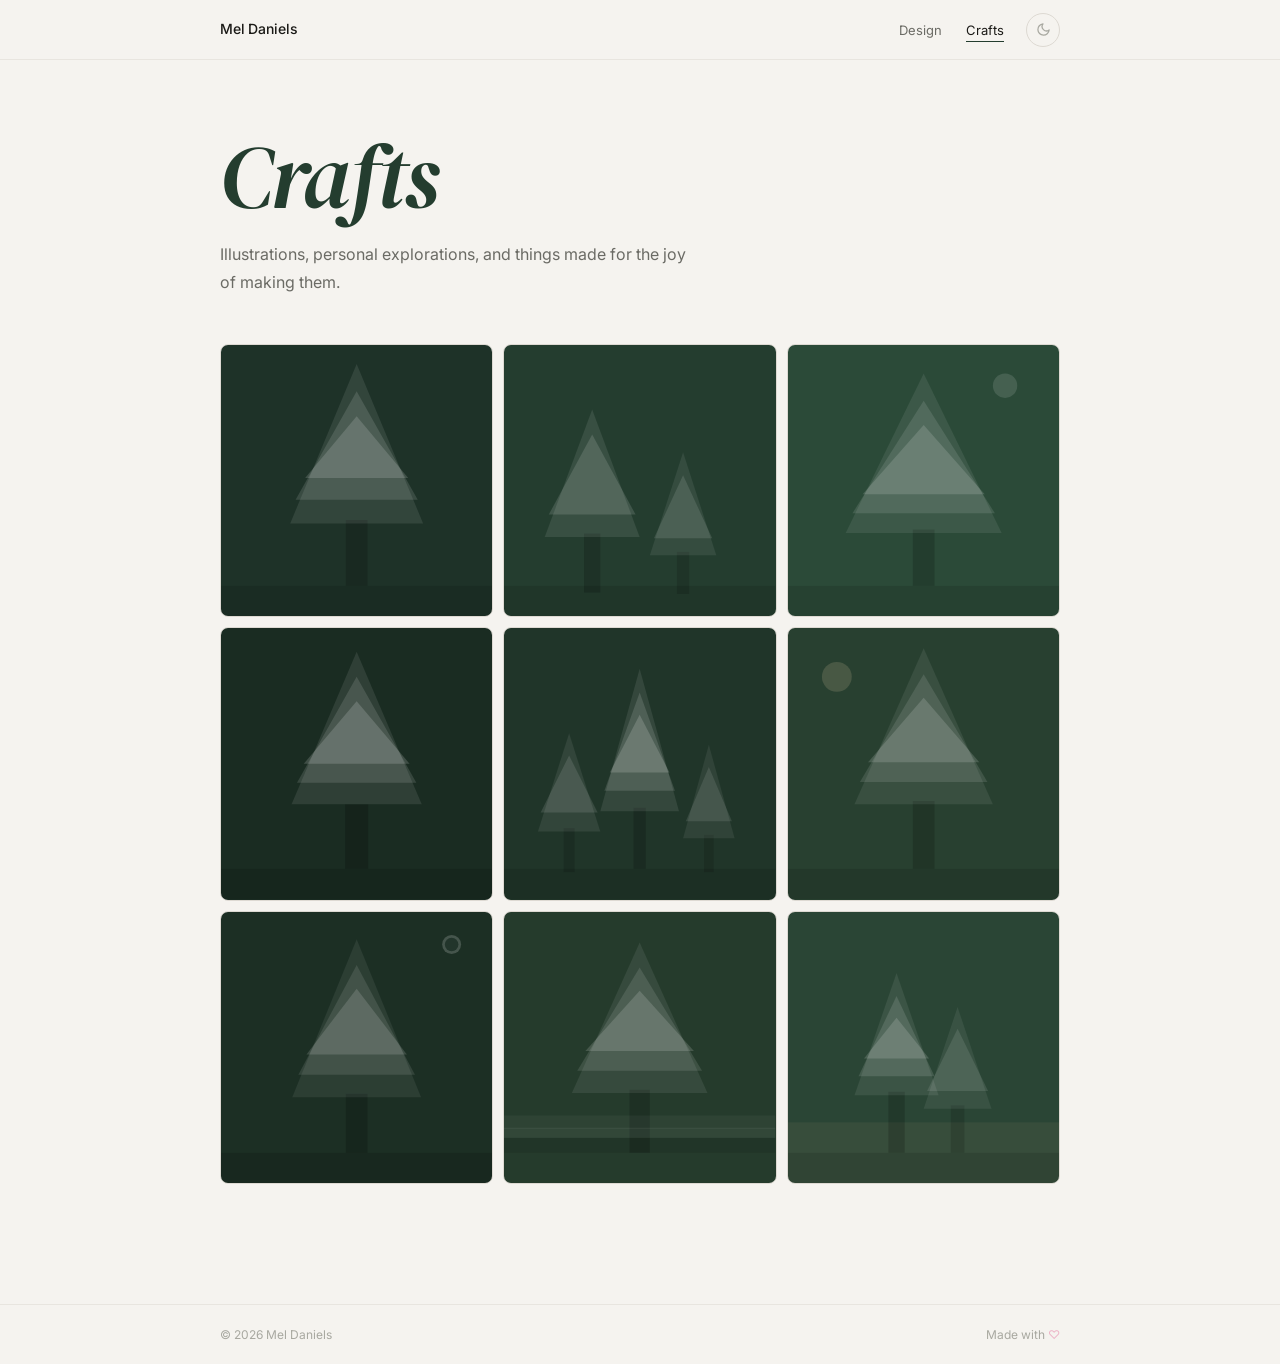
==== crafts.html @ a455d446 "Initial commit" ====
<!DOCTYPE html>
<html lang="en" data-theme="light">
<head>
  <meta charset="UTF-8">
  <meta name="viewport" content="width=device-width, initial-scale=1.0">
  <title>Crafts — Mel Daniels</title>
  <meta name="description" content="Illustrations, personal work, and creative explorations by Mel Daniels.">
  <link rel="preconnect" href="https://fonts.googleapis.com">
  <link rel="preconnect" href="https://fonts.gstatic.com" crossorigin>
  <link href="https://fonts.googleapis.com/css2?family=Inter:ital,opsz,wght@0,14..32,300;0,14..32,400;0,14..32,500;1,14..32,300&family=DM+Serif+Display:ital@0;1&display=swap" rel="stylesheet">
  <link rel="stylesheet" href="css/style.css">
  <script>
    (function() {
      const t = localStorage.getItem('ms-theme') ||
        (window.matchMedia('(prefers-color-scheme: dark)').matches ? 'dark' : 'light');
      document.documentElement.setAttribute('data-theme', t);
    })();
  </script>
</head>
<body>

  <!-- ─── NAV ─── -->
  <nav class="nav">
    <div class="nav__inner">
      <a href="index.html" class="nav__logo">Mel Daniels</a>
      <div class="nav__right">
        <ul class="nav__links">
          <li><a href="index.html"  class="nav__link">Design</a></li>
          <li><a href="crafts.html" class="nav__link active">Crafts</a></li>
        </ul>
        <button class="theme-toggle" aria-label="Toggle light/dark mode">
          <svg class="icon-moon" xmlns="http://www.w3.org/2000/svg" viewBox="0 0 24 24" fill="none"
               stroke="currentColor" stroke-width="2" stroke-linecap="round" stroke-linejoin="round">
            <path d="M21 12.79A9 9 0 1 1 11.21 3 7 7 0 0 0 21 12.79z"/>
          </svg>
          <svg class="icon-sun" xmlns="http://www.w3.org/2000/svg" viewBox="0 0 24 24" fill="none"
               stroke="currentColor" stroke-width="2" stroke-linecap="round" stroke-linejoin="round">
            <circle cx="12" cy="12" r="5"/>
            <line x1="12" y1="1"  x2="12" y2="3"/>
            <line x1="12" y1="21" x2="12" y2="23"/>
            <line x1="4.22" y1="4.22"   x2="5.64"  y2="5.64"/>
            <line x1="18.36" y1="18.36" x2="19.78" y2="19.78"/>
            <line x1="1"  y1="12" x2="3"  y2="12"/>
            <line x1="21" y1="12" x2="23" y2="12"/>
            <line x1="4.22"  y1="19.78" x2="5.64"  y2="18.36"/>
            <line x1="18.36" y1="5.64"  x2="19.78" y2="4.22"/>
          </svg>
        </button>
      </div>
    </div>
  </nav>

  <div class="page-wrapper">
    <main class="main">
      <div class="container">

        <h1 class="hero__name reveal" style="margin-bottom: 20px;">
          <em>Crafts</em>
        </h1>
        <p class="crafts-intro reveal reveal-d1">
          Illustrations, personal explorations, and things made for the joy of making them.
        </p>

        <!-- ─── GRID ─── -->
        <div class="crafts-grid reveal reveal-d2">

          <div class="craft-item" data-title="Forest Study I" data-description="Placeholder — add your illustration or image here.">
            <div class="craft-bg craft-bg--1">
              <svg viewBox="0 0 400 400" xmlns="http://www.w3.org/2000/svg" aria-hidden="true">
                <rect x="184" y="258" width="32" height="97" fill="rgba(0,0,0,0.18)"/>
                <polygon points="200,28 298,263 102,263" fill="rgba(255,255,255,0.09)"/>
                <polygon points="200,68 290,228 110,228" fill="rgba(255,255,255,0.12)"/>
                <polygon points="200,105 276,196 124,196" fill="rgba(255,255,255,0.15)"/>
                <rect x="0" y="355" width="400" height="45" fill="rgba(0,0,0,0.12)"/>
              </svg>
            </div>
            <div class="craft-item__overlay"><span class="craft-item__label">Forest Study I</span></div>
          </div>

          <div class="craft-item" data-title="Dusk Pines" data-description="Placeholder — add your illustration or image here.">
            <div class="craft-bg craft-bg--2">
              <svg viewBox="0 0 400 400" xmlns="http://www.w3.org/2000/svg" aria-hidden="true">
                <!-- Two trees -->
                <rect x="118" y="278" width="24" height="87" fill="rgba(0,0,0,0.18)"/>
                <polygon points="130,95 200,283 60,283" fill="rgba(255,255,255,0.09)"/>
                <polygon points="130,132 194,250 66,250" fill="rgba(255,255,255,0.13)"/>
                <rect x="255" y="305" width="18" height="62" fill="rgba(0,0,0,0.15)"/>
                <polygon points="264,158 313,310 215,310" fill="rgba(255,255,255,0.08)"/>
                <polygon points="264,192 307,285 221,285" fill="rgba(255,255,255,0.11)"/>
                <rect x="0" y="355" width="400" height="45" fill="rgba(0,0,0,0.12)"/>
              </svg>
            </div>
            <div class="craft-item__overlay"><span class="craft-item__label">Dusk Pines</span></div>
          </div>

          <div class="craft-item" data-title="Still Evening" data-description="Placeholder — add your illustration or image here.">
            <div class="craft-bg craft-bg--3">
              <svg viewBox="0 0 400 400" xmlns="http://www.w3.org/2000/svg" aria-hidden="true">
                <rect x="184" y="272" width="32" height="83" fill="rgba(0,0,0,0.18)"/>
                <polygon points="200,42 315,277 85,277" fill="rgba(255,255,255,0.08)"/>
                <polygon points="200,82 305,248 95,248" fill="rgba(255,255,255,0.11)"/>
                <polygon points="200,118 290,220 110,220" fill="rgba(255,255,255,0.14)"/>
                <circle cx="320" cy="60" r="18" fill="rgba(255,255,255,0.12)"/>
                <rect x="0" y="355" width="400" height="45" fill="rgba(0,0,0,0.12)"/>
              </svg>
            </div>
            <div class="craft-item__overlay"><span class="craft-item__label">Still Evening</span></div>
          </div>

          <div class="craft-item" data-title="Mountain Light" data-description="Placeholder — add your illustration or image here.">
            <div class="craft-bg craft-bg--4">
              <svg viewBox="0 0 400 400" xmlns="http://www.w3.org/2000/svg" aria-hidden="true">
                <polygon points="200,35 296,260 104,260" fill="rgba(255,255,255,0.09)"/>
                <polygon points="200,72 288,228 112,228" fill="rgba(255,255,255,0.12)"/>
                <polygon points="200,108 278,200 122,200" fill="rgba(255,255,255,0.16)"/>
                <rect x="183" y="260" width="34" height="95" fill="rgba(0,0,0,0.2)"/>
                <rect x="0" y="355" width="400" height="45" fill="rgba(0,0,0,0.14)"/>
              </svg>
            </div>
            <div class="craft-item__overlay"><span class="craft-item__label">Mountain Light</span></div>
          </div>

          <div class="craft-item" data-title="Three Pines" data-description="Placeholder — add your illustration or image here.">
            <div class="craft-bg craft-bg--5">
              <svg viewBox="0 0 400 400" xmlns="http://www.w3.org/2000/svg" aria-hidden="true">
                <!-- Three trees -->
                <rect x="88" y="295" width="16" height="65" fill="rgba(0,0,0,0.15)"/>
                <polygon points="96,155 142,300 50,300" fill="rgba(255,255,255,0.08)"/>
                <polygon points="96,188 138,272 54,272" fill="rgba(255,255,255,0.11)"/>
                <rect x="191" y="265" width="18" height="90" fill="rgba(0,0,0,0.18)"/>
                <polygon points="200,60 258,270 142,270" fill="rgba(255,255,255,0.09)"/>
                <polygon points="200,95 252,240 148,240" fill="rgba(255,255,255,0.13)"/>
                <polygon points="200,128 244,213 156,213" fill="rgba(255,255,255,0.16)"/>
                <rect x="295" y="305" width="14" height="55" fill="rgba(0,0,0,0.14)"/>
                <polygon points="302,172 340,310 264,310" fill="rgba(255,255,255,0.07)"/>
                <polygon points="302,205 336,285 268,285" fill="rgba(255,255,255,0.10)"/>
                <rect x="0" y="355" width="400" height="45" fill="rgba(0,0,0,0.12)"/>
              </svg>
            </div>
            <div class="craft-item__overlay"><span class="craft-item__label">Three Pines</span></div>
          </div>

          <div class="craft-item" data-title="Solstice" data-description="Placeholder — add your illustration or image here.">
            <div class="craft-bg craft-bg--6">
              <svg viewBox="0 0 400 400" xmlns="http://www.w3.org/2000/svg" aria-hidden="true">
                <rect x="184" y="255" width="32" height="100" fill="rgba(0,0,0,0.18)"/>
                <polygon points="200,30 302,260 98,260" fill="rgba(255,255,255,0.08)"/>
                <polygon points="200,68 294,227 106,227" fill="rgba(255,255,255,0.11)"/>
                <polygon points="200,103 282,198 118,198" fill="rgba(255,255,255,0.15)"/>
                <circle cx="72" cy="72" r="22" fill="rgba(255,220,180,0.15)"/>
                <rect x="0" y="355" width="400" height="45" fill="rgba(0,0,0,0.12)"/>
              </svg>
            </div>
            <div class="craft-item__overlay"><span class="craft-item__label">Solstice</span></div>
          </div>

          <div class="craft-item" data-title="Night Forest" data-description="Placeholder — add your illustration or image here.">
            <div class="craft-bg craft-bg--7">
              <svg viewBox="0 0 400 400" xmlns="http://www.w3.org/2000/svg" aria-hidden="true">
                <rect x="184" y="268" width="32" height="87" fill="rgba(0,0,0,0.2)"/>
                <polygon points="200,40 295,273 105,273" fill="rgba(255,255,255,0.07)"/>
                <polygon points="200,78 286,240 114,240" fill="rgba(255,255,255,0.10)"/>
                <polygon points="200,113 274,210 126,210" fill="rgba(255,255,255,0.14)"/>
                <circle cx="340" cy="48" r="14" fill="rgba(255,255,255,0.18)"/>
                <circle cx="340" cy="48" r="10" fill="rgba(30,50,40,0.9)"/>
                <rect x="0" y="355" width="400" height="45" fill="rgba(0,0,0,0.15)"/>
              </svg>
            </div>
            <div class="craft-item__overlay"><span class="craft-item__label">Night Forest</span></div>
          </div>

          <div class="craft-item" data-title="Valley Fog" data-description="Placeholder — add your illustration or image here.">
            <div class="craft-bg craft-bg--8">
              <svg viewBox="0 0 400 400" xmlns="http://www.w3.org/2000/svg" aria-hidden="true">
                <rect x="185" y="262" width="30" height="93" fill="rgba(0,0,0,0.18)"/>
                <polygon points="200,45 300,267 100,267" fill="rgba(255,255,255,0.08)"/>
                <polygon points="200,82 292,234 108,234" fill="rgba(255,255,255,0.11)"/>
                <polygon points="200,116 280,205 120,205" fill="rgba(255,255,255,0.15)"/>
                <!-- Fog layers -->
                <rect x="0" y="300" width="400" height="20" fill="rgba(255,255,255,0.04)"/>
                <rect x="0" y="318" width="400" height="15" fill="rgba(255,255,255,0.06)"/>
                <rect x="0" y="333" width="400" height="22" fill="rgba(0,0,0,0.10)"/>
              </svg>
            </div>
            <div class="craft-item__overlay"><span class="craft-item__label">Valley Fog</span></div>
          </div>

          <div class="craft-item" data-title="First Light" data-description="Placeholder — add your illustration or image here.">
            <div class="craft-bg craft-bg--9">
              <svg viewBox="0 0 400 400" xmlns="http://www.w3.org/2000/svg" aria-hidden="true">
                <!-- Two trees + horizon glow -->
                <rect x="0" y="310" width="400" height="90" fill="rgba(255,200,150,0.06)"/>
                <rect x="148" y="265" width="24" height="90" fill="rgba(0,0,0,0.18)"/>
                <polygon points="160,90 222,270 98,270" fill="rgba(255,255,255,0.08)"/>
                <polygon points="160,124 216,242 104,242" fill="rgba(255,255,255,0.12)"/>
                <polygon points="160,156 208,216 112,216" fill="rgba(255,255,255,0.15)"/>
                <rect x="240" y="285" width="20" height="70" fill="rgba(0,0,0,0.15)"/>
                <polygon points="250,140 300,290 200,290" fill="rgba(255,255,255,0.07)"/>
                <polygon points="250,172 295,264 205,264" fill="rgba(255,255,255,0.10)"/>
                <rect x="0" y="355" width="400" height="45" fill="rgba(0,0,0,0.12)"/>
              </svg>
            </div>
            <div class="craft-item__overlay"><span class="craft-item__label">First Light</span></div>
          </div>

        </div>
      </div>
    </main>

    <footer class="footer">
      <div class="footer__inner">
        <span class="footer__copy">© 2026 Mel Daniels</span>
        <span class="footer__copy">Made with <span class="footer__pink">♡</span></span>
      </div>
    </footer>
  </div>

  <!-- ─── LIGHTBOX ─── -->
  <div class="lightbox" id="lightbox" role="dialog" aria-modal="true" aria-label="Image viewer">
    <button class="lightbox__close" aria-label="Close">×</button>
    <div class="lightbox__inner">
      <div class="lightbox__preview" id="lightboxPreview"></div>
      <p class="lightbox__title" id="lightboxTitle"></p>
      <p class="lightbox__desc"  id="lightboxDesc"></p>
    </div>
  </div>

  <script src="js/main.js"></script>
</body>
</html>
---- css/style.css ----
/* =====================================================
   MEL DANIELS PORTFOLIO — STYLESHEET
   ===================================================== */

@import url('https://fonts.googleapis.com/css2?family=Inter:ital,opsz,wght@0,14..32,300;0,14..32,400;0,14..32,500;1,14..32,300&family=DM+Serif+Display:ital@0;1&display=swap');

/* ---------------------------------------------------
   CUSTOM PROPERTIES
   --------------------------------------------------- */
:root {
  /* Colors — Light */
  --bg:            #F5F3EF;
  --bg-secondary:  #EDEAE5;
  --bg-card:       #E8E5E0;
  --text:          #1A1916;
  --text-secondary:#6B6B65;
  --text-muted:    #A8A8A0;
  --border:        #DDD9D2;
  --border-subtle: #E8E5DF;

  /* Accent — Pine Green */
  --pine:          #243D2F;
  --pine-mid:      #2B4A38;
  --pine-light:    #3D6B50;

  /* Accent — Cherry Flower Pink */
  --pink:          #EDB4C7;
  --pink-dark:     #D895B0;

  /* Typography */
  --font-sans:     'Inter', -apple-system, BlinkMacSystemFont, sans-serif;
  --font-serif:    'DM Serif Display', Georgia, serif;

  /* Layout */
  --nav-h:         60px;
  --max-w:         840px;
  --pad:           32px;

  /* Motion */
  --ease:          cubic-bezier(0.4, 0, 0.2, 1);
  --fast:          180ms;
  --mid:           280ms;
  --slow:          420ms;
}

[data-theme="dark"] {
  --bg:            #131311;
  --bg-secondary:  #1C1C1A;
  --bg-card:       #242422;
  --text:          #E6E3DC;
  --text-secondary:#888880;
  --text-muted:    #52524C;
  --border:        #2C2C2A;
  --border-subtle: #222220;
  --pine:          #4A7A5E;
  --pine-mid:      #5A9070;
  --pine-light:    #6BA882;
  --pink:          #C88AA3;
  --pink-dark:     #B0708A;
}

/* ---------------------------------------------------
   RESET & BASE
   --------------------------------------------------- */
*, *::before, *::after {
  box-sizing: border-box;
  margin: 0;
  padding: 0;
}

html {
  scroll-behavior: smooth;
  -webkit-font-smoothing: antialiased;
  -moz-osx-font-smoothing: grayscale;
}

body {
  font-family: var(--font-sans);
  font-size: 15px;
  line-height: 1.6;
  color: var(--text);
  background: var(--bg);
  transition:
    background var(--slow) var(--ease),
    color var(--slow) var(--ease);
}

a {
  color: inherit;
  text-decoration: none;
}

img, video {
  display: block;
  max-width: 100%;
}

button {
  font-family: inherit;
}

/* ---------------------------------------------------
   PAGE REVEAL & SCROLL ANIMATIONS
   --------------------------------------------------- */
@keyframes pageFadeIn {
  from { opacity: 0; transform: translateY(12px); }
  to   { opacity: 1; transform: translateY(0); }
}

.page-wrapper {
  animation: pageFadeIn 0.5s var(--ease) both;
}

.reveal {
  opacity: 0;
  transform: translateY(22px);
  transition:
    opacity 0.65s var(--ease),
    transform 0.65s var(--ease);
}
.reveal.visible {
  opacity: 1;
  transform: translateY(0);
}
.reveal-d1 { transition-delay: 0.08s; }
.reveal-d2 { transition-delay: 0.16s; }
.reveal-d3 { transition-delay: 0.24s; }
.reveal-d4 { transition-delay: 0.32s; }
.reveal-d5 { transition-delay: 0.40s; }

/* ---------------------------------------------------
   NAVIGATION
   --------------------------------------------------- */
.nav {
  position: fixed;
  inset: 0 0 auto 0;
  z-index: 100;
  height: var(--nav-h);
  display: flex;
  align-items: center;
  padding: 0 var(--pad);
  background: var(--bg);
  border-bottom: 1px solid var(--border-subtle);
  transition:
    background var(--slow) var(--ease),
    border-color var(--slow) var(--ease);
}

.nav__inner {
  width: 100%;
  max-width: var(--max-w);
  margin: 0 auto;
  display: flex;
  align-items: center;
  justify-content: space-between;
}

/* Logo */
.nav__logo {
  font-size: 14px;
  font-weight: 500;
  letter-spacing: -0.01em;
  color: var(--text);
  position: relative;
  display: inline-block;
  transition: color var(--fast) var(--ease);
}
.nav__logo::after {
  content: '';
  position: absolute;
  bottom: -1px;
  left: 0;
  width: 0;
  height: 1px;
  background: var(--pine);
  transition: width var(--mid) var(--ease);
}
.nav__logo:hover::after { width: 100%; }
.nav__logo:hover { color: var(--pine); }

/* Links */
.nav__right {
  display: flex;
  align-items: center;
  gap: 6px;
}

.nav__links {
  display: flex;
  align-items: center;
  gap: 4px;
  list-style: none;
}

.nav__link {
  font-size: 13px;
  font-weight: 400;
  color: var(--text-secondary);
  padding: 6px 10px;
  border-radius: 6px;
  transition:
    color var(--fast) var(--ease),
    background var(--fast) var(--ease);
  position: relative;
}
.nav__link::after {
  content: '';
  position: absolute;
  bottom: 2px;
  left: 10px;
  right: 10px;
  height: 1px;
  background: var(--pine);
  transform: scaleX(0);
  transform-origin: left;
  transition: transform var(--mid) var(--ease);
}
.nav__link:hover {
  color: var(--text);
}
.nav__link:hover::after,
.nav__link.active::after {
  transform: scaleX(1);
}
.nav__link.active {
  color: var(--text);
}

/* Theme toggle */
.theme-toggle {
  width: 34px;
  height: 34px;
  border-radius: 50%;
  border: 1px solid var(--border);
  background: transparent;
  cursor: pointer;
  display: flex;
  align-items: center;
  justify-content: center;
  color: var(--text-muted);
  margin-left: 6px;
  transition:
    background var(--fast) var(--ease),
    color var(--fast) var(--ease),
    border-color var(--fast) var(--ease),
    transform var(--mid) var(--ease);
}
.theme-toggle:hover {
  background: var(--bg-secondary);
  color: var(--text);
  border-color: var(--border);
  transform: rotate(12deg);
}
.theme-toggle svg {
  width: 15px;
  height: 15px;
}
.icon-sun  { display: none; }
.icon-moon { display: block; }
[data-theme="dark"] .icon-sun  { display: block; }
[data-theme="dark"] .icon-moon { display: none; }

/* ---------------------------------------------------
   LAYOUT
   --------------------------------------------------- */
.main {
  padding-top: calc(var(--nav-h) + 72px);
  padding-bottom: 120px;
  padding-left: var(--pad);
  padding-right: var(--pad);
}

.container {
  max-width: var(--max-w);
  margin: 0 auto;
}

/* ---------------------------------------------------
   HERO — HOME
   --------------------------------------------------- */
.hero {
  margin-bottom: 100px;
}

.hero__eyebrow {
  font-size: 11px;
  font-weight: 500;
  letter-spacing: 0.1em;
  text-transform: uppercase;
  color: var(--text-muted);
  margin-bottom: 24px;
  display: flex;
  align-items: center;
  gap: 10px;
}
.hero__eyebrow::before {
  content: '';
  display: inline-block;
  width: 24px;
  height: 1px;
  background: var(--pink);
  flex-shrink: 0;
}

.hero__name {
  font-family: var(--font-serif);
  font-size: clamp(52px, 8vw, 88px);
  font-weight: 400;
  line-height: 1.0;
  letter-spacing: -0.02em;
  color: var(--text);
  margin-bottom: 28px;
}
.hero__name em {
  font-style: italic;
  color: var(--pine);
}

.hero__bio {
  font-size: 16px;
  line-height: 1.75;
  color: var(--text-secondary);
  max-width: 460px;
  margin-bottom: 32px;
}

.hero__status {
  display: inline-flex;
  align-items: center;
  gap: 8px;
  font-size: 12px;
  color: var(--text-muted);
  padding: 6px 14px 6px 10px;
  border: 1px solid var(--border);
  border-radius: 20px;
  text-decoration: none;
  transition:
    border-color var(--fast) var(--ease),
    color var(--fast) var(--ease),
    background var(--fast) var(--ease);
}
.hero__status:hover {
  border-color: var(--pine);
  color: var(--pine);
  background: rgba(36, 61, 47, 0.04);
}
[data-theme="dark"] .hero__status:hover {
  background: rgba(74, 122, 94, 0.08);
}

.status-dot {
  width: 6px;
  height: 6px;
  border-radius: 50%;
  background: var(--pink);
  flex-shrink: 0;
  animation: blink 2.4s ease-in-out infinite;
}
@keyframes blink {
  0%, 100% { opacity: 1; }
  50%       { opacity: 0.35; }
}

/* ---------------------------------------------------
   SECTION HEADER
   --------------------------------------------------- */
.section-header {
  display: flex;
  align-items: center;
  justify-content: space-between;
  margin-bottom: 4px;
  padding-bottom: 14px;
  border-bottom: 1px solid var(--border);
}

.section-label {
  font-size: 11px;
  font-weight: 500;
  letter-spacing: 0.1em;
  text-transform: uppercase;
  color: var(--text-muted);
}

.section-aux {
  font-size: 12px;
  color: var(--text-muted);
}

/* ---------------------------------------------------
   WORK LIST
   --------------------------------------------------- */
.work-section {
  margin-bottom: 96px;
}

.work-item {
  display: grid;
  grid-template-columns: 52px 1fr auto;
  align-items: center;
  gap: 16px;
  padding: 22px 14px;
  margin: 0 -14px;
  border-radius: 8px;
  border-bottom: 1px solid var(--border-subtle);
  text-decoration: none;
  color: inherit;
  transition:
    background var(--fast) var(--ease);
  position: relative;
}
.work-item::before {
  content: '';
  position: absolute;
  left: 0;
  top: 12px;
  bottom: 12px;
  width: 2px;
  border-radius: 2px;
  background: var(--pink);
  transform: scaleY(0);
  transform-origin: center;
  transition: transform var(--mid) var(--ease);
}
.work-item:hover {
  background: var(--bg-secondary);
}
.work-item:hover::before {
  transform: scaleY(1);
}

.work-item__left {
  display: flex;
  flex-direction: column;
  gap: 7px;
}

.work-item__company {
  font-size: 16px;
  font-weight: 400;
  color: var(--text);
  transition: color var(--fast) var(--ease);
  display: inline-flex;
  align-items: center;
  gap: 7px;
}
.work-item:hover .work-item__company {
  color: var(--pine);
}
.work-item__lock {
  color: var(--text-muted);
  flex-shrink: 0;
  position: relative;
  top: 1px;
  transition: color var(--fast) var(--ease);
}
.work-item:hover .work-item__lock {
  color: var(--pine);
}

.work-item__meta {
  display: flex;
  align-items: center;
  gap: 10px;
  flex-wrap: wrap;
}

.work-item__date {
  font-size: 12px;
  color: var(--text-muted);
  font-variant-numeric: tabular-nums;
}

.work-item__tag {
  font-size: 11px;
  padding: 2px 9px;
  border-radius: 10px;
  background: var(--bg-secondary);
  color: var(--text-secondary);
  border: 1px solid var(--border);
  transition:
    background var(--fast) var(--ease),
    color var(--fast) var(--ease),
    border-color var(--fast) var(--ease);
}
.work-item:hover .work-item__tag {
  background: var(--pine);
  color: white;
  border-color: var(--pine);
}

.work-item__right {
  display: flex;
  align-items: center;
  gap: 10px;
  color: var(--text-muted);
  font-size: 13px;
  white-space: nowrap;
}

.work-item__arrow {
  opacity: 0;
  transform: translateX(-6px);
  transition:
    opacity var(--mid) var(--ease),
    transform var(--mid) var(--ease);
  color: var(--pine);
}
.work-item:hover .work-item__arrow {
  opacity: 1;
  transform: translateX(0);
}

/* ---------------------------------------------------
   ABOUT SECTION — HOME
   --------------------------------------------------- */
.about-section {
  margin-bottom: 96px;
}

.about-grid {
  display: grid;
  grid-template-columns: 1fr 1fr;
  gap: 48px;
  padding-top: 32px;
}

.about-text {
  font-size: 15px;
  line-height: 1.8;
  color: var(--text-secondary);
}
.about-text p + p { margin-top: 18px; }

.about-details {}

.detail-row {
  display: flex;
  justify-content: space-between;
  align-items: baseline;
  padding: 11px 0;
  border-bottom: 1px solid var(--border-subtle);
  font-size: 13px;
}
.detail-row:first-child { padding-top: 0; }

.detail-label { color: var(--text-muted); }
.detail-value {
  color: var(--text);
  text-align: right;
}

/* ---------------------------------------------------
   CONTACT SECTION
   --------------------------------------------------- */
.contact-section {
  margin-bottom: 40px;
}

.contact-links {
  display: flex;
  flex-wrap: wrap;
  gap: 10px;
  padding-top: 28px;
}

.contact-link {
  display: inline-flex;
  align-items: center;
  gap: 6px;
  font-size: 13px;
  color: var(--text-secondary);
  padding: 8px 18px;
  border: 1px solid var(--border);
  border-radius: 24px;
  text-decoration: none;
  transition:
    color var(--fast) var(--ease),
    border-color var(--fast) var(--ease),
    background var(--fast) var(--ease);
}
.contact-link:hover {
  color: var(--pine);
  border-color: var(--pine);
  background: rgba(36, 61, 47, 0.04);
}
[data-theme="dark"] .contact-link:hover {
  background: rgba(74, 122, 94, 0.08);
}
.contact-link svg { flex-shrink: 0; }

/* ---------------------------------------------------
   FOOTER
   --------------------------------------------------- */
.footer {
  padding: 20px var(--pad);
  border-top: 1px solid var(--border-subtle);
  transition: border-color var(--slow) var(--ease);
}

.footer__inner {
  max-width: var(--max-w);
  margin: 0 auto;
  display: flex;
  align-items: center;
  justify-content: space-between;
}

.footer__copy {
  font-size: 12px;
  color: var(--text-muted);
}
.footer__pink { color: var(--pink); }

/* ---------------------------------------------------
   RESUME PAGE
   --------------------------------------------------- */
.page-title-row {
  display: flex;
  align-items: center;
  justify-content: space-between;
  margin-bottom: 40px;
}

.page-title {
  font-family: var(--font-serif);
  font-size: clamp(32px, 5vw, 48px);
  font-weight: 400;
  color: var(--text);
  line-height: 1.1;
}

.btn {
  display: inline-flex;
  align-items: center;
  gap: 7px;
  font-size: 13px;
  font-weight: 500;
  padding: 9px 20px;
  border-radius: 24px;
  border: 1px solid var(--border);
  background: transparent;
  color: var(--text);
  cursor: pointer;
  text-decoration: none;
  transition:
    color var(--fast) var(--ease),
    border-color var(--fast) var(--ease),
    background var(--fast) var(--ease);
  white-space: nowrap;
}
.btn:hover {
  background: var(--pine);
  color: white;
  border-color: var(--pine);
}
.btn--primary {
  background: var(--pine);
  color: white;
  border-color: var(--pine);
}
.btn--primary:hover {
  background: var(--pine-light);
  border-color: var(--pine-light);
}

.resume-frame {
  border: 1px solid var(--border);
  border-radius: 12px;
  overflow: hidden;
  background: var(--bg-secondary);
  transition: border-color var(--slow) var(--ease);
}
.resume-frame iframe {
  display: block;
  width: 100%;
  height: 82vh;
  min-height: 600px;
  border: none;
}

.resume-fallback {
  display: none;
  padding: 48px 32px;
  text-align: center;
  color: var(--text-secondary);
  font-size: 14px;
}

/* ---------------------------------------------------
   CASE STUDY — SHARED
   --------------------------------------------------- */
.back-link {
  display: inline-flex;
  align-items: center;
  gap: 6px;
  font-size: 13px;
  color: var(--text-muted);
  text-decoration: none;
  margin-bottom: 52px;
  transition:
    color var(--fast) var(--ease),
    gap var(--fast) var(--ease);
}
.back-link svg {
  transition: transform var(--mid) var(--ease);
  flex-shrink: 0;
}
.back-link:hover {
  color: var(--pine);
  gap: 10px;
}
.back-link:hover svg {
  transform: translateX(-4px);
}

/* Case study header */
.cs-header {
  margin-bottom: 60px;
}

.cs-eyebrow {
  font-size: 11px;
  font-weight: 500;
  letter-spacing: 0.1em;
  text-transform: uppercase;
  color: var(--pink);
  margin-bottom: 16px;
}

.cs-title {
  font-family: var(--font-serif);
  font-size: clamp(36px, 6vw, 68px);
  font-weight: 400;
  line-height: 1.05;
  letter-spacing: -0.02em;
  color: var(--text);
  margin-bottom: 36px;
}
.cs-title em {
  font-style: italic;
  color: var(--pine);
}

.cs-meta {
  display: flex;
  flex-wrap: wrap;
  gap: 0;
  border-top: 1px solid var(--border);
  border-bottom: 1px solid var(--border);
  padding: 20px 0;
}

.cs-meta-item {
  padding: 0 28px;
  border-right: 1px solid var(--border);
}
.cs-meta-item:first-child { padding-left: 0; }
.cs-meta-item:last-child  { border-right: none; }

.cs-meta-label {
  font-size: 10px;
  font-weight: 500;
  letter-spacing: 0.1em;
  text-transform: uppercase;
  color: var(--text-muted);
  display: block;
  margin-bottom: 4px;
}
.cs-meta-value {
  font-size: 14px;
  color: var(--text);
}

/* Hero image placeholder */
.cs-hero-img {
  border-radius: 12px;
  overflow: hidden;
  margin-bottom: 80px;
  border: 1px solid var(--border);
}
.cs-placeholder {
  width: 100%;
  aspect-ratio: 16/9;
  display: flex;
  align-items: center;
  justify-content: center;
  font-size: 12px;
  font-weight: 500;
  letter-spacing: 0.08em;
  text-transform: uppercase;
  color: rgba(255,255,255,0.5);
}

/* Case study sections */
.cs-section {
  margin-bottom: 72px;
}

.cs-section-label {
  font-size: 11px;
  font-weight: 500;
  letter-spacing: 0.1em;
  text-transform: uppercase;
  color: var(--text-muted);
  margin-bottom: 18px;
  padding-bottom: 14px;
  border-bottom: 1px solid var(--border);
}

.cs-section-title {
  font-family: var(--font-serif);
  font-size: clamp(24px, 3.5vw, 32px);
  font-weight: 400;
  color: var(--text);
  line-height: 1.25;
  margin-bottom: 18px;
}

.cs-body {
  font-size: 16px;
  line-height: 1.8;
  color: var(--text-secondary);
  max-width: 620px;
}
.cs-body p + p { margin-top: 20px; }

/* Image placeholder (mid-page) */
.cs-img-block {
  width: 100%;
  border-radius: 10px;
  overflow: hidden;
  border: 1px solid var(--border);
  margin-top: 32px;
}
.cs-img-placeholder {
  width: 100%;
  aspect-ratio: 4/3;
  display: flex;
  align-items: center;
  justify-content: center;
  font-size: 12px;
  font-weight: 500;
  letter-spacing: 0.08em;
  text-transform: uppercase;
  color: rgba(255,255,255,0.4);
}

/* Process grid */
.process-grid {
  display: grid;
  grid-template-columns: repeat(3, 1fr);
  gap: 14px;
  margin-top: 28px;
}

.process-card {
  padding: 22px 20px;
  border: 1px solid var(--border);
  border-radius: 10px;
  background: var(--bg-secondary);
  transition:
    border-color var(--fast) var(--ease),
    transform var(--mid) var(--ease);
}
.process-card:hover {
  border-color: var(--pine);
  transform: translateY(-3px);
}

.process-card__num {
  font-size: 11px;
  font-weight: 500;
  color: var(--pink);
  margin-bottom: 8px;
  letter-spacing: 0.05em;
}
.process-card__title {
  font-size: 14px;
  font-weight: 500;
  color: var(--text);
  margin-bottom: 8px;
}
.process-card__desc {
  font-size: 13px;
  color: var(--text-secondary);
  line-height: 1.6;
}

/* Outcomes */
.outcomes-grid {
  display: grid;
  grid-template-columns: repeat(3, 1fr);
  gap: 16px;
  margin-top: 28px;
}

.outcome-card {
  padding: 28px 20px;
  border: 1px solid var(--border);
  border-radius: 10px;
  text-align: center;
  transition:
    border-color var(--fast) var(--ease),
    background var(--fast) var(--ease),
    transform var(--mid) var(--ease);
}
.outcome-card:hover {
  border-color: var(--pink);
  background: rgba(237, 180, 199, 0.06);
  transform: translateY(-2px);
}
[data-theme="dark"] .outcome-card:hover {
  background: rgba(200, 138, 163, 0.08);
}

.outcome-card__stat {
  font-family: var(--font-serif);
  font-size: 44px;
  font-weight: 400;
  color: var(--pine);
  line-height: 1;
  margin-bottom: 10px;
}
.outcome-card__label {
  font-size: 13px;
  color: var(--text-secondary);
  line-height: 1.5;
}

/* Project prev/next nav */
.proj-nav {
  display: grid;
  grid-template-columns: 1fr 1fr;
  gap: 14px;
  margin-top: 80px;
  padding-top: 48px;
  border-top: 1px solid var(--border);
}

.proj-nav-link {
  display: flex;
  flex-direction: column;
  gap: 5px;
  padding: 20px;
  border: 1px solid var(--border);
  border-radius: 10px;
  text-decoration: none;
  color: inherit;
  transition:
    border-color var(--fast) var(--ease),
    background var(--fast) var(--ease);
}
.proj-nav-link:hover {
  border-color: var(--pine);
  background: rgba(36, 61, 47, 0.03);
}
[data-theme="dark"] .proj-nav-link:hover {
  background: rgba(74, 122, 94, 0.07);
}
.proj-nav-link--next { text-align: right; }
.proj-nav-link--empty { opacity: 0; pointer-events: none; }

.proj-nav-label {
  font-size: 11px;
  font-weight: 500;
  letter-spacing: 0.08em;
  text-transform: uppercase;
  color: var(--text-muted);
}
.proj-nav-name {
  font-size: 15px;
  color: var(--text);
}

/* ---------------------------------------------------
   WORK ITEM THUMBNAIL
   --------------------------------------------------- */
.work-item__thumb {
  width: 52px;
  height: 52px;
  border-radius: 6px;
  object-fit: cover;
  border: 1px solid var(--border);
  display: block;
  flex-shrink: 0;
  transition: opacity var(--fast) var(--ease);
}
.work-item:hover .work-item__thumb {
  opacity: 0.85;
}

/* ---------------------------------------------------
   HERO BADGES
   --------------------------------------------------- */
.hero__badges {
  display: flex;
  flex-wrap: wrap;
  gap: 10px;
  margin-top: 28px;
}

.hero__badge {
  display: inline-flex;
  align-items: center;
  gap: 7px;
  font-size: 12px;
  padding: 5px 14px 5px 10px;
  border: 1px solid var(--border);
  border-radius: 20px;
  text-decoration: none;
  transition:
    color var(--fast) var(--ease),
    border-color var(--fast) var(--ease),
    background var(--fast) var(--ease);
}

.hero__badge--green {
  color: var(--pine);
  border-color: var(--pine);
}
.hero__badge--green:hover {
  background: rgba(36, 61, 47, 0.06);
}
[data-theme="dark"] .hero__badge--green:hover {
  background: rgba(74, 122, 94, 0.1);
}

.hero__badge--pink {
  color: var(--pink-dark);
  border-color: var(--pink);
}
.hero__badge--pink:hover {
  background: rgba(237, 180, 199, 0.08);
}

.hero__badge .status-dot {
  flex-shrink: 0;
}

/* ---------------------------------------------------
   TIMELINE SECTION
   --------------------------------------------------- */
.timeline-section {
  margin-bottom: 96px;
}

.timeline-group {
  padding-top: 28px;
  margin-bottom: 8px;
}

.timeline-group-label {
  font-size: 11px;
  font-weight: 500;
  letter-spacing: 0.1em;
  text-transform: uppercase;
  color: var(--text-muted);
  margin-bottom: 4px;
}

.timeline-entry {
  display: grid;
  grid-template-columns: 116px 1fr;
  gap: 0 28px;
  padding: 16px 0;
  border-bottom: 1px solid var(--border-subtle);
  transition: background var(--fast) var(--ease);
}
.timeline-entry:first-of-type { border-top: 1px solid var(--border-subtle); }

.timeline-date {
  font-size: 12px;
  color: var(--text-muted);
  font-variant-numeric: tabular-nums;
  padding-top: 2px;
  flex-shrink: 0;
  white-space: nowrap;
}

.timeline-content {}

.timeline-role {
  font-size: 14px;
  font-weight: 400;
  color: var(--text);
  margin-bottom: 2px;
}

.timeline-company {
  font-size: 13px;
  color: var(--text-secondary);
}

/* ---------------------------------------------------
   CRAFTS PAGE — GRID
   --------------------------------------------------- */
.crafts-intro {
  max-width: 480px;
  font-size: 16px;
  line-height: 1.75;
  color: var(--text-secondary);
  margin-bottom: 48px;
}

.crafts-grid {
  display: grid;
  grid-template-columns: repeat(3, 1fr);
  gap: 10px;
}

.craft-item {
  aspect-ratio: 1;
  border-radius: 8px;
  overflow: hidden;
  cursor: pointer;
  position: relative;
  border: 1px solid var(--border);
  transition: transform var(--mid) var(--ease), box-shadow var(--mid) var(--ease);
}
.craft-item:hover {
  transform: scale(1.02);
  box-shadow: 0 8px 32px rgba(0,0,0,0.12);
  z-index: 1;
}

/* Placeholder tree backgrounds */
.craft-bg {
  width: 100%;
  height: 100%;
  display: flex;
  align-items: center;
  justify-content: center;
}
.craft-bg svg { width: 100%; height: 100%; display: block; }

.craft-bg--1 { background: #1E3228; }
.craft-bg--2 { background: #243D2F; }
.craft-bg--3 { background: #2B4A38; }
.craft-bg--4 { background: #1A2C22; }
.craft-bg--5 { background: #203529; }
.craft-bg--6 { background: #284030; }
.craft-bg--7 { background: #1C2F24; }
.craft-bg--8 { background: #253B2C; }
.craft-bg--9 { background: #2A4535; }

/* Hover overlay */
.craft-item__overlay {
  position: absolute;
  inset: 0;
  background: linear-gradient(to top, rgba(0,0,0,0.55) 0%, rgba(0,0,0,0) 55%);
  opacity: 0;
  transition: opacity var(--mid) var(--ease);
  display: flex;
  align-items: flex-end;
  padding: 14px;
  pointer-events: none;
}
.craft-item:hover .craft-item__overlay {
  opacity: 1;
}
.craft-item__label {
  font-size: 12px;
  font-weight: 400;
  color: rgba(255,255,255,0.85);
  letter-spacing: 0.02em;
}

/* ---------------------------------------------------
   LIGHTBOX
   --------------------------------------------------- */
.lightbox {
  position: fixed;
  inset: 0;
  z-index: 300;
  background: rgba(10, 10, 9, 0.88);
  display: flex;
  align-items: center;
  justify-content: center;
  padding: 32px;
  opacity: 0;
  pointer-events: none;
  transition: opacity var(--mid) var(--ease);
  backdrop-filter: blur(4px);
  -webkit-backdrop-filter: blur(4px);
}
.lightbox.open {
  opacity: 1;
  pointer-events: all;
}

.lightbox__close {
  position: absolute;
  top: 24px;
  right: 28px;
  width: 36px;
  height: 36px;
  border-radius: 50%;
  border: 1px solid rgba(255,255,255,0.2);
  background: transparent;
  color: rgba(255,255,255,0.7);
  font-size: 20px;
  line-height: 1;
  cursor: pointer;
  display: flex;
  align-items: center;
  justify-content: center;
  transition: all var(--fast) var(--ease);
}
.lightbox__close:hover {
  background: rgba(255,255,255,0.1);
  color: white;
}

.lightbox__inner {
  max-width: 780px;
  width: 100%;
  text-align: center;
}

.lightbox__preview {
  width: 100%;
  border-radius: 10px;
  overflow: hidden;
  margin-bottom: 20px;
  max-height: 70vh;
  display: flex;
  align-items: center;
  justify-content: center;
}
.lightbox__preview .craft-bg {
  max-height: 70vh;
  width: 100%;
  aspect-ratio: 1;
  border-radius: 10px;
}

.lightbox__title {
  font-family: var(--font-serif);
  font-size: 22px;
  font-weight: 400;
  color: rgba(255,255,255,0.9);
  margin-bottom: 8px;
}

.lightbox__desc {
  font-size: 14px;
  color: rgba(255,255,255,0.5);
  line-height: 1.6;
}

/* ---------------------------------------------------
   IMAGE LIGHTBOX (case study pages)
   --------------------------------------------------- */
.img-lightbox {
  position: fixed;
  inset: 0;
  z-index: 1000;
  background: rgba(10, 10, 9, 0.92);
  backdrop-filter: blur(6px);
  -webkit-backdrop-filter: blur(6px);
  display: flex;
  align-items: center;
  justify-content: center;
  padding: 24px;
  opacity: 0;
  pointer-events: none;
  transition: opacity var(--mid) var(--ease);
}
.img-lightbox.open {
  opacity: 1;
  pointer-events: all;
}

.img-lightbox__close {
  position: absolute;
  top: 20px;
  right: 20px;
  width: 36px;
  height: 36px;
  border-radius: 50%;
  border: 1px solid rgba(255,255,255,0.2);
  background: rgba(255,255,255,0.06);
  color: rgba(255,255,255,0.7);
  font-size: 18px;
  line-height: 1;
  cursor: pointer;
  display: flex;
  align-items: center;
  justify-content: center;
  transition: all var(--fast) var(--ease);
}
.img-lightbox__close:hover {
  background: rgba(255,255,255,0.12);
  color: white;
}

.img-lightbox__img {
  max-width: 100%;
  max-height: 90vh;
  border-radius: 6px;
  object-fit: contain;
  box-shadow: 0 32px 80px rgba(0,0,0,0.5);
  transform: scale(0.97);
  transition: transform var(--mid) var(--ease);
}
.img-lightbox.open .img-lightbox__img {
  transform: scale(1);
}

/* Make case study images feel clickable */
.cs-hero-img img,
.cs-img-grid img {
  cursor: zoom-in;
}

/* ---------------------------------------------------
   CASE STUDY — REAL IMAGES
   --------------------------------------------------- */

/* Hero image — natural aspect ratio, no cropping */
.cs-hero-img img {
  width: 100%;
  display: block;
  height: auto;
  max-height: none;
  object-fit: unset;
}

/* Image grids */
.cs-img-grid {
  display: grid;
  gap: 10px;
  margin-top: 28px;
  margin-bottom: 56px;
}
.cs-img-grid--2 { grid-template-columns: 1fr 1fr; }
.cs-img-grid--3 { grid-template-columns: repeat(3, 1fr); }

.cs-img-grid img {
  width: 100%;
  height: auto;
  object-fit: unset;
  border-radius: 8px;
  border: 1px solid var(--border);
  display: block;
  transition:
    transform var(--mid) var(--ease),
    box-shadow var(--mid) var(--ease);
}
.cs-img-grid img:hover {
  transform: scale(1.015);
  box-shadow: 0 8px 28px rgba(0,0,0,0.1);
  position: relative;
  z-index: 1;
}

/* Span a cell across full width */
.cs-img-grid .wide {
  grid-column: 1 / -1;
  height: auto;
}

/* Natural-size GIF / tall image */
.cs-img-grid .natural {
  height: auto;
  max-height: 480px;
  object-fit: contain;
  background: var(--bg-secondary);
}

/* Single full-width image block */
.cs-img-single {
  margin-top: 28px;
  margin-bottom: 56px;
  border-radius: 10px;
  overflow: hidden;
  border: 1px solid var(--border);
}
.cs-img-single img {
  width: 100%;
  display: block;
  max-height: 540px;
  object-fit: cover;
  transition: transform var(--slow) var(--ease);
}
.cs-img-single:hover img {
  transform: scale(1.01);
}

/* ---------------------------------------------------
   RESPONSIVE
   --------------------------------------------------- */
@media (max-width: 680px) {
  :root {
    --pad: 20px;
  }

  .about-grid {
    grid-template-columns: 1fr;
    gap: 36px;
  }

  .process-grid,
  .outcomes-grid {
    grid-template-columns: 1fr;
  }

  .cs-img-grid--2,
  .cs-img-grid--3 {
    grid-template-columns: 1fr;
  }

  .crafts-grid {
    grid-template-columns: repeat(2, 1fr);
  }

  .timeline-entry {
    grid-template-columns: 90px 1fr;
    gap: 0 16px;
  }

  .cs-meta {
    flex-direction: column;
    gap: 16px;
    border: none;
    padding: 0;
  }
  .cs-meta-item {
    padding: 0;
    border: none;
  }

  .proj-nav {
    grid-template-columns: 1fr;
  }

  .page-title-row {
    flex-direction: column;
    align-items: flex-start;
    gap: 20px;
  }

  .nav__links {
    gap: 0;
  }
  .nav__link {
    padding: 6px 8px;
  }
}
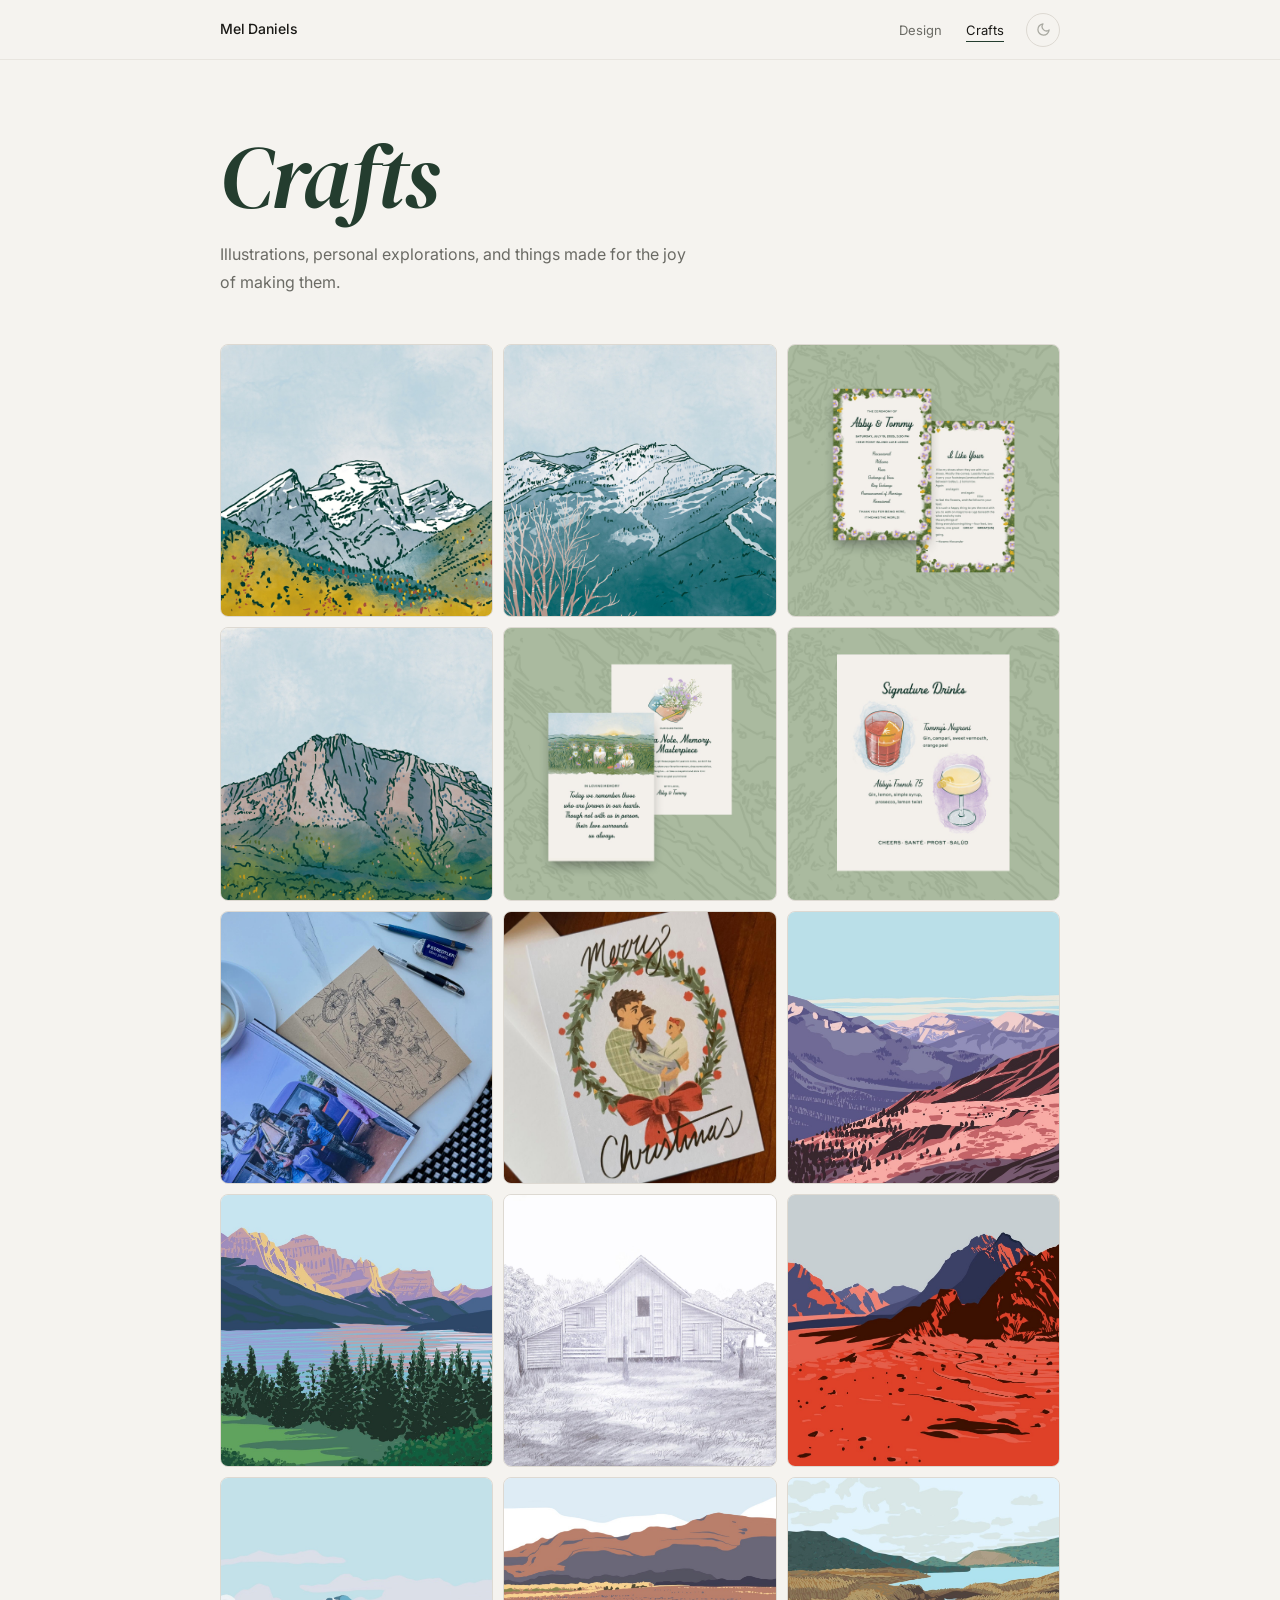
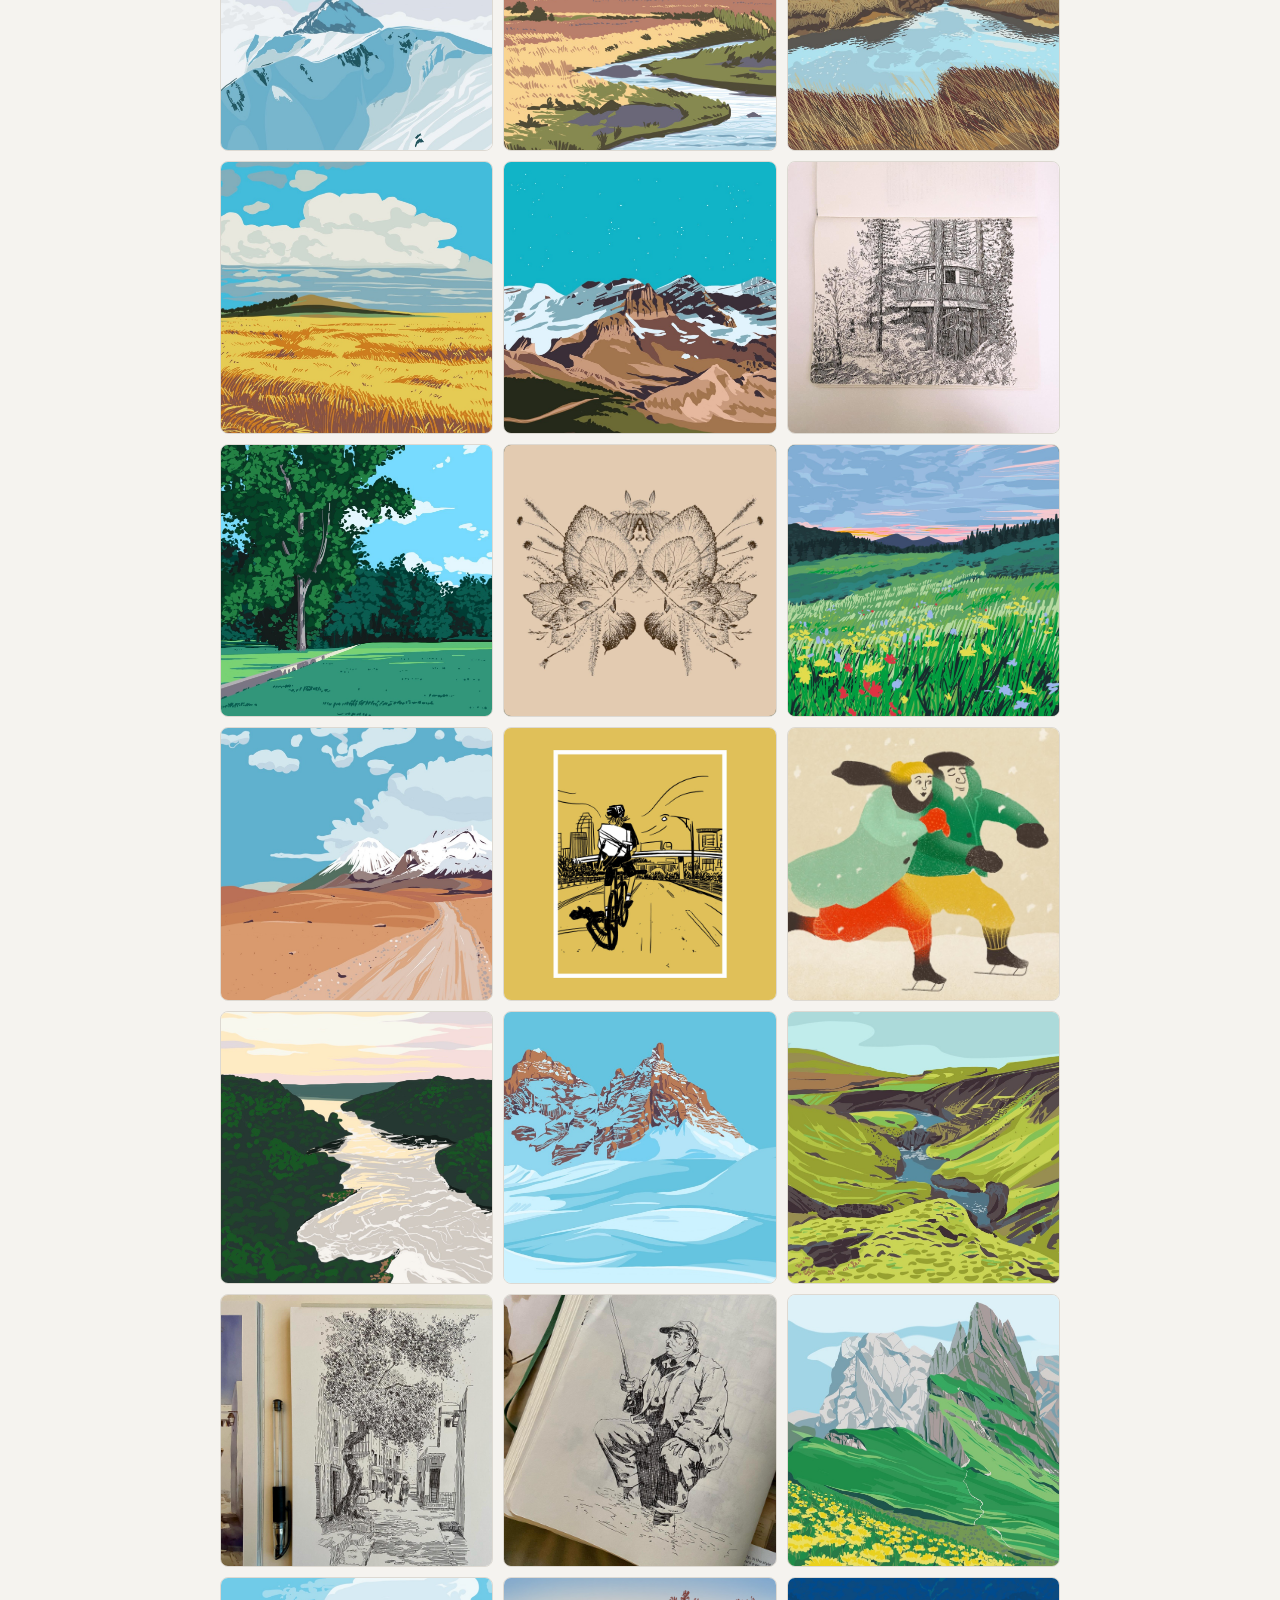
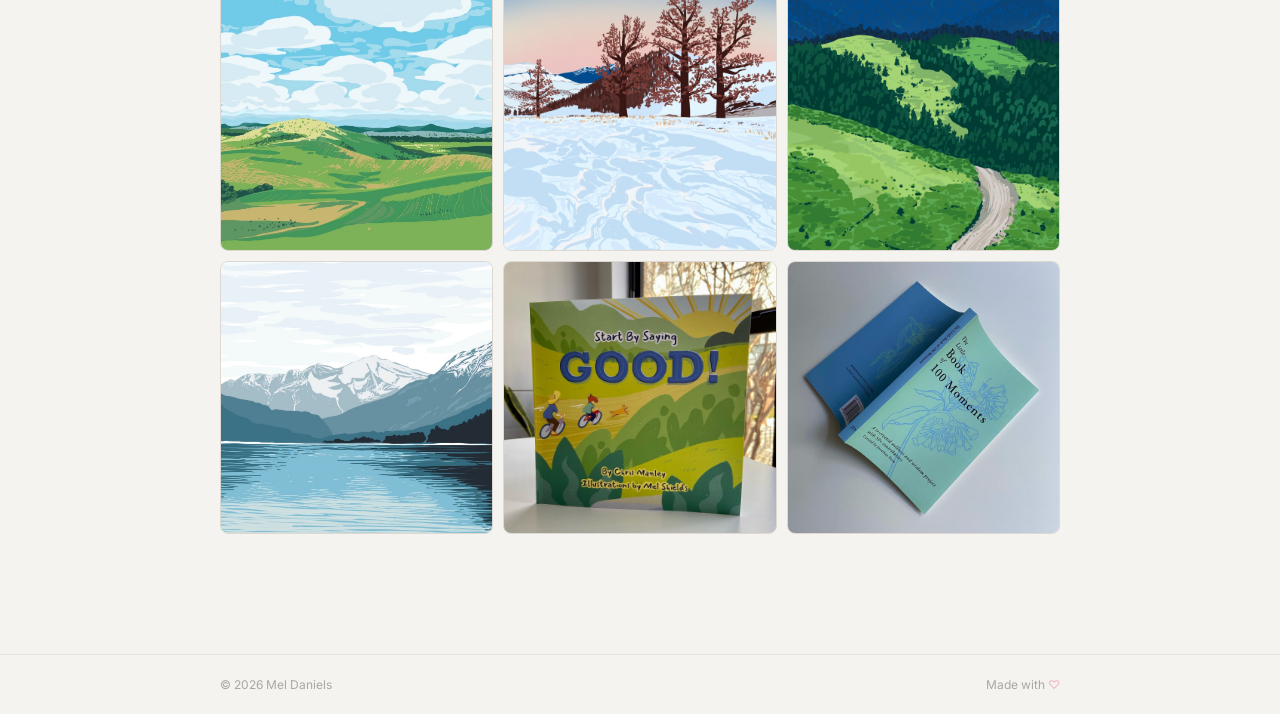
==== commit 223ca320: "Crafts page: real images + scrollable gallery view - Replace 9 SVG pine-tree placeholders with 36 re" ====
--- a/crafts.html
+++ b/crafts.html
@@ -64,143 +64,220 @@
         <!-- ─── GRID ─── -->
         <div class="crafts-grid reveal reveal-d2">
 
-          <div class="craft-item" data-title="Forest Study I" data-description="Placeholder — add your illustration or image here.">
+          <div class="craft-item" data-title="Craft 01" data-description="">
             <div class="craft-bg craft-bg--1">
-              <svg viewBox="0 0 400 400" xmlns="http://www.w3.org/2000/svg" aria-hidden="true">
-                <rect x="184" y="258" width="32" height="97" fill="rgba(0,0,0,0.18)"/>
-                <polygon points="200,28 298,263 102,263" fill="rgba(255,255,255,0.09)"/>
-                <polygon points="200,68 290,228 110,228" fill="rgba(255,255,255,0.12)"/>
-                <polygon points="200,105 276,196 124,196" fill="rgba(255,255,255,0.15)"/>
-                <rect x="0" y="355" width="400" height="45" fill="rgba(0,0,0,0.12)"/>
-              </svg>
-            </div>
-            <div class="craft-item__overlay"><span class="craft-item__label">Forest Study I</span></div>
-          </div>
-
-          <div class="craft-item" data-title="Dusk Pines" data-description="Placeholder — add your illustration or image here.">
+              <img src="images/crafts/520867080_18053137955611953_8053957824775223609_n.jpg" alt="Craft 01" loading="lazy">
+            </div>
+          </div>
+
+          <div class="craft-item" data-title="Craft 02" data-description="">
             <div class="craft-bg craft-bg--2">
-              <svg viewBox="0 0 400 400" xmlns="http://www.w3.org/2000/svg" aria-hidden="true">
-                <!-- Two trees -->
-                <rect x="118" y="278" width="24" height="87" fill="rgba(0,0,0,0.18)"/>
-                <polygon points="130,95 200,283 60,283" fill="rgba(255,255,255,0.09)"/>
-                <polygon points="130,132 194,250 66,250" fill="rgba(255,255,255,0.13)"/>
-                <rect x="255" y="305" width="18" height="62" fill="rgba(0,0,0,0.15)"/>
-                <polygon points="264,158 313,310 215,310" fill="rgba(255,255,255,0.08)"/>
-                <polygon points="264,192 307,285 221,285" fill="rgba(255,255,255,0.11)"/>
-                <rect x="0" y="355" width="400" height="45" fill="rgba(0,0,0,0.12)"/>
-              </svg>
-            </div>
-            <div class="craft-item__overlay"><span class="craft-item__label">Dusk Pines</span></div>
-          </div>
-
-          <div class="craft-item" data-title="Still Evening" data-description="Placeholder — add your illustration or image here.">
+              <img src="images/crafts/521960097_18053137961611953_5247647898385351827_n.jpg" alt="Craft 02" loading="lazy">
+            </div>
+          </div>
+
+          <div class="craft-item" data-title="Craft 03" data-description="">
             <div class="craft-bg craft-bg--3">
-              <svg viewBox="0 0 400 400" xmlns="http://www.w3.org/2000/svg" aria-hidden="true">
-                <rect x="184" y="272" width="32" height="83" fill="rgba(0,0,0,0.18)"/>
-                <polygon points="200,42 315,277 85,277" fill="rgba(255,255,255,0.08)"/>
-                <polygon points="200,82 305,248 95,248" fill="rgba(255,255,255,0.11)"/>
-                <polygon points="200,118 290,220 110,220" fill="rgba(255,255,255,0.14)"/>
-                <circle cx="320" cy="60" r="18" fill="rgba(255,255,255,0.12)"/>
-                <rect x="0" y="355" width="400" height="45" fill="rgba(0,0,0,0.12)"/>
-              </svg>
-            </div>
-            <div class="craft-item__overlay"><span class="craft-item__label">Still Evening</span></div>
-          </div>
-
-          <div class="craft-item" data-title="Mountain Light" data-description="Placeholder — add your illustration or image here.">
+              <img src="images/crafts/522388762_18053141216611953_164402262820561489_n.jpg" alt="Craft 03" loading="lazy">
+            </div>
+          </div>
+
+          <div class="craft-item" data-title="Craft 04" data-description="">
             <div class="craft-bg craft-bg--4">
-              <svg viewBox="0 0 400 400" xmlns="http://www.w3.org/2000/svg" aria-hidden="true">
-                <polygon points="200,35 296,260 104,260" fill="rgba(255,255,255,0.09)"/>
-                <polygon points="200,72 288,228 112,228" fill="rgba(255,255,255,0.12)"/>
-                <polygon points="200,108 278,200 122,200" fill="rgba(255,255,255,0.16)"/>
-                <rect x="183" y="260" width="34" height="95" fill="rgba(0,0,0,0.2)"/>
-                <rect x="0" y="355" width="400" height="45" fill="rgba(0,0,0,0.14)"/>
-              </svg>
-            </div>
-            <div class="craft-item__overlay"><span class="craft-item__label">Mountain Light</span></div>
-          </div>
-
-          <div class="craft-item" data-title="Three Pines" data-description="Placeholder — add your illustration or image here.">
+              <img src="images/crafts/522398010_18053137946611953_5678147558005629174_n.jpg" alt="Craft 04" loading="lazy">
+            </div>
+          </div>
+
+          <div class="craft-item" data-title="Craft 05" data-description="">
             <div class="craft-bg craft-bg--5">
-              <svg viewBox="0 0 400 400" xmlns="http://www.w3.org/2000/svg" aria-hidden="true">
-                <!-- Three trees -->
-                <rect x="88" y="295" width="16" height="65" fill="rgba(0,0,0,0.15)"/>
-                <polygon points="96,155 142,300 50,300" fill="rgba(255,255,255,0.08)"/>
-                <polygon points="96,188 138,272 54,272" fill="rgba(255,255,255,0.11)"/>
-                <rect x="191" y="265" width="18" height="90" fill="rgba(0,0,0,0.18)"/>
-                <polygon points="200,60 258,270 142,270" fill="rgba(255,255,255,0.09)"/>
-                <polygon points="200,95 252,240 148,240" fill="rgba(255,255,255,0.13)"/>
-                <polygon points="200,128 244,213 156,213" fill="rgba(255,255,255,0.16)"/>
-                <rect x="295" y="305" width="14" height="55" fill="rgba(0,0,0,0.14)"/>
-                <polygon points="302,172 340,310 264,310" fill="rgba(255,255,255,0.07)"/>
-                <polygon points="302,205 336,285 268,285" fill="rgba(255,255,255,0.10)"/>
-                <rect x="0" y="355" width="400" height="45" fill="rgba(0,0,0,0.12)"/>
-              </svg>
-            </div>
-            <div class="craft-item__overlay"><span class="craft-item__label">Three Pines</span></div>
-          </div>
-
-          <div class="craft-item" data-title="Solstice" data-description="Placeholder — add your illustration or image here.">
+              <img src="images/crafts/522996786_18053141090611953_7104844111985097834_n.jpg" alt="Craft 05" loading="lazy">
+            </div>
+          </div>
+
+          <div class="craft-item" data-title="Craft 06" data-description="">
             <div class="craft-bg craft-bg--6">
-              <svg viewBox="0 0 400 400" xmlns="http://www.w3.org/2000/svg" aria-hidden="true">
-                <rect x="184" y="255" width="32" height="100" fill="rgba(0,0,0,0.18)"/>
-                <polygon points="200,30 302,260 98,260" fill="rgba(255,255,255,0.08)"/>
-                <polygon points="200,68 294,227 106,227" fill="rgba(255,255,255,0.11)"/>
-                <polygon points="200,103 282,198 118,198" fill="rgba(255,255,255,0.15)"/>
-                <circle cx="72" cy="72" r="22" fill="rgba(255,220,180,0.15)"/>
-                <rect x="0" y="355" width="400" height="45" fill="rgba(0,0,0,0.12)"/>
-              </svg>
-            </div>
-            <div class="craft-item__overlay"><span class="craft-item__label">Solstice</span></div>
-          </div>
-
-          <div class="craft-item" data-title="Night Forest" data-description="Placeholder — add your illustration or image here.">
+              <img src="images/crafts/523437644_18053141132611953_2875585775430355722_n.jpg" alt="Craft 06" loading="lazy">
+            </div>
+          </div>
+
+          <div class="craft-item" data-title="Craft 07" data-description="">
             <div class="craft-bg craft-bg--7">
-              <svg viewBox="0 0 400 400" xmlns="http://www.w3.org/2000/svg" aria-hidden="true">
-                <rect x="184" y="268" width="32" height="87" fill="rgba(0,0,0,0.2)"/>
-                <polygon points="200,40 295,273 105,273" fill="rgba(255,255,255,0.07)"/>
-                <polygon points="200,78 286,240 114,240" fill="rgba(255,255,255,0.10)"/>
-                <polygon points="200,113 274,210 126,210" fill="rgba(255,255,255,0.14)"/>
-                <circle cx="340" cy="48" r="14" fill="rgba(255,255,255,0.18)"/>
-                <circle cx="340" cy="48" r="10" fill="rgba(30,50,40,0.9)"/>
-                <rect x="0" y="355" width="400" height="45" fill="rgba(0,0,0,0.15)"/>
-              </svg>
-            </div>
-            <div class="craft-item__overlay"><span class="craft-item__label">Night Forest</span></div>
-          </div>
-
-          <div class="craft-item" data-title="Valley Fog" data-description="Placeholder — add your illustration or image here.">
+              <img src="images/crafts/534230569_18056141375611953_6938492491040342732_n.jpg" alt="Craft 07" loading="lazy">
+            </div>
+          </div>
+
+          <div class="craft-item" data-title="Craft 08" data-description="">
             <div class="craft-bg craft-bg--8">
-              <svg viewBox="0 0 400 400" xmlns="http://www.w3.org/2000/svg" aria-hidden="true">
-                <rect x="185" y="262" width="30" height="93" fill="rgba(0,0,0,0.18)"/>
-                <polygon points="200,45 300,267 100,267" fill="rgba(255,255,255,0.08)"/>
-                <polygon points="200,82 292,234 108,234" fill="rgba(255,255,255,0.11)"/>
-                <polygon points="200,116 280,205 120,205" fill="rgba(255,255,255,0.15)"/>
-                <!-- Fog layers -->
-                <rect x="0" y="300" width="400" height="20" fill="rgba(255,255,255,0.04)"/>
-                <rect x="0" y="318" width="400" height="15" fill="rgba(255,255,255,0.06)"/>
-                <rect x="0" y="333" width="400" height="22" fill="rgba(0,0,0,0.10)"/>
-              </svg>
-            </div>
-            <div class="craft-item__overlay"><span class="craft-item__label">Valley Fog</span></div>
-          </div>
-
-          <div class="craft-item" data-title="First Light" data-description="Placeholder — add your illustration or image here.">
+              <img src="images/crafts/588502506_18069256058611953_4183333720410748952_n.jpg" alt="Craft 08" loading="lazy">
+            </div>
+          </div>
+
+          <div class="craft-item" data-title="Craft 09" data-description="">
             <div class="craft-bg craft-bg--9">
-              <svg viewBox="0 0 400 400" xmlns="http://www.w3.org/2000/svg" aria-hidden="true">
-                <!-- Two trees + horizon glow -->
-                <rect x="0" y="310" width="400" height="90" fill="rgba(255,200,150,0.06)"/>
-                <rect x="148" y="265" width="24" height="90" fill="rgba(0,0,0,0.18)"/>
-                <polygon points="160,90 222,270 98,270" fill="rgba(255,255,255,0.08)"/>
-                <polygon points="160,124 216,242 104,242" fill="rgba(255,255,255,0.12)"/>
-                <polygon points="160,156 208,216 112,216" fill="rgba(255,255,255,0.15)"/>
-                <rect x="240" y="285" width="20" height="70" fill="rgba(0,0,0,0.15)"/>
-                <polygon points="250,140 300,290 200,290" fill="rgba(255,255,255,0.07)"/>
-                <polygon points="250,172 295,264 205,264" fill="rgba(255,255,255,0.10)"/>
-                <rect x="0" y="355" width="400" height="45" fill="rgba(0,0,0,0.12)"/>
-              </svg>
-            </div>
-            <div class="craft-item__overlay"><span class="craft-item__label">First Light</span></div>
+              <img src="images/crafts/618615583_18030843503784472_7557731201055896408_n.jpg" alt="Craft 09" loading="lazy">
+            </div>
+          </div>
+
+          <div class="craft-item" data-title="Craft 10" data-description="">
+            <div class="craft-bg craft-bg--1">
+              <img src="images/crafts/619899762_18088020079868604_1813466457619935868_n.jpg" alt="Craft 10" loading="lazy">
+            </div>
+          </div>
+
+          <div class="craft-item" data-title="Craft 11" data-description="">
+            <div class="craft-bg craft-bg--2">
+              <img src="images/crafts/620570858_18031332800773432_8889985883146325683_n.jpg" alt="Craft 11" loading="lazy">
+            </div>
+          </div>
+
+          <div class="craft-item" data-title="Craft 12" data-description="">
+            <div class="craft-bg craft-bg--3">
+              <img src="images/crafts/620938405_18085651157467597_3174151408682212642_n.jpg" alt="Craft 12" loading="lazy">
+            </div>
+          </div>
+
+          <div class="craft-item" data-title="Craft 13" data-description="">
+            <div class="craft-bg craft-bg--4">
+              <img src="images/crafts/621441707_18084755195328323_6351686662702874430_n.jpg" alt="Craft 13" loading="lazy">
+            </div>
+          </div>
+
+          <div class="craft-item" data-title="Craft 14" data-description="">
+            <div class="craft-bg craft-bg--5">
+              <img src="images/crafts/621559717_18039013367737637_8306143978178471952_n.jpg" alt="Craft 14" loading="lazy">
+            </div>
+          </div>
+
+          <div class="craft-item" data-title="Craft 15" data-description="">
+            <div class="craft-bg craft-bg--6">
+              <img src="images/crafts/621675987_18088197092108842_1884240729286447009_n.jpg" alt="Craft 15" loading="lazy">
+            </div>
+          </div>
+
+          <div class="craft-item" data-title="Craft 16" data-description="">
+            <div class="craft-bg craft-bg--7">
+              <img src="images/crafts/621780938_18089090306012873_6967880353283178006_n.jpg" alt="Craft 16" loading="lazy">
+            </div>
+          </div>
+
+          <div class="craft-item" data-title="Craft 17" data-description="">
+            <div class="craft-bg craft-bg--8">
+              <img src="images/crafts/622103919_18087631322036443_1922906096335353874_n.jpg" alt="Craft 17" loading="lazy">
+            </div>
+          </div>
+
+          <div class="craft-item" data-title="Craft 18" data-description="">
+            <div class="craft-bg craft-bg--9">
+              <img src="images/crafts/622360858_18165450724401823_419857638364162438_n.jpg" alt="Craft 18" loading="lazy">
+            </div>
+          </div>
+
+          <div class="craft-item" data-title="Craft 19" data-description="">
+            <div class="craft-bg craft-bg--1">
+              <img src="images/crafts/622434728_18097278757897636_8004245432060113101_n.jpg" alt="Craft 19" loading="lazy">
+            </div>
+          </div>
+
+          <div class="craft-item" data-title="Craft 20" data-description="">
+            <div class="craft-bg craft-bg--2">
+              <img src="images/crafts/622941614_18077212547371924_1868172986759980504_n.jpg" alt="Craft 20" loading="lazy">
+            </div>
+          </div>
+
+          <div class="craft-item" data-title="Craft 21" data-description="">
+            <div class="craft-bg craft-bg--3">
+              <img src="images/crafts/623311720_18066432281550171_1517058467085101774_n.jpg" alt="Craft 21" loading="lazy">
+            </div>
+          </div>
+
+          <div class="craft-item" data-title="Craft 22" data-description="">
+            <div class="craft-bg craft-bg--4">
+              <img src="images/crafts/623437529_18104390017700231_5719089732016809158_n.jpg" alt="Craft 22" loading="lazy">
+            </div>
+          </div>
+
+          <div class="craft-item" data-title="Craft 23" data-description="">
+            <div class="craft-bg craft-bg--5">
+              <img src="images/crafts/623550528_18132490636505983_380345174920411270_n.jpg" alt="Craft 23" loading="lazy">
+            </div>
+          </div>
+
+          <div class="craft-item" data-title="Craft 24" data-description="">
+            <div class="craft-bg craft-bg--6">
+              <img src="images/crafts/624069269_17984410706946549_5658610915626949129_n.jpg" alt="Craft 24" loading="lazy">
+            </div>
+          </div>
+
+          <div class="craft-item" data-title="Craft 25" data-description="">
+            <div class="craft-bg craft-bg--7">
+              <img src="images/crafts/624094315_18068575253196139_4441401644163417444_n.jpg" alt="Craft 25" loading="lazy">
+            </div>
+          </div>
+
+          <div class="craft-item" data-title="Craft 26" data-description="">
+            <div class="craft-bg craft-bg--8">
+              <img src="images/crafts/624763554_18091169789072911_7576949055621212104_n.jpg" alt="Craft 26" loading="lazy">
+            </div>
+          </div>
+
+          <div class="craft-item" data-title="Craft 27" data-description="">
+            <div class="craft-bg craft-bg--9">
+              <img src="images/crafts/625037426_18114260779552690_6176728111188421372_n.jpg" alt="Craft 27" loading="lazy">
+            </div>
+          </div>
+
+          <div class="craft-item" data-title="Craft 28" data-description="">
+            <div class="craft-bg craft-bg--1">
+              <img src="images/crafts/625107753_18091597295285385_6507597595160189442_n.jpg" alt="Craft 28" loading="lazy">
+            </div>
+          </div>
+
+          <div class="craft-item" data-title="Craft 29" data-description="">
+            <div class="craft-bg craft-bg--2">
+              <img src="images/crafts/626283558_18081792932184642_9158720482859933615_n.jpg" alt="Craft 29" loading="lazy">
+            </div>
+          </div>
+
+          <div class="craft-item" data-title="Craft 30" data-description="">
+            <div class="craft-bg craft-bg--3">
+              <img src="images/crafts/627000869_18105001804698083_3373370733541676247_n.jpg" alt="Craft 30" loading="lazy">
+            </div>
+          </div>
+
+          <div class="craft-item" data-title="Craft 31" data-description="">
+            <div class="craft-bg craft-bg--4">
+              <img src="images/crafts/628415187_18337978351212355_4213177371638399983_n.jpg" alt="Craft 31" loading="lazy">
+            </div>
+          </div>
+
+          <div class="craft-item" data-title="Craft 32" data-description="">
+            <div class="craft-bg craft-bg--5">
+              <img src="images/crafts/633076232_18541630441064268_186676809502721065_n.jpg" alt="Craft 32" loading="lazy">
+            </div>
+          </div>
+
+          <div class="craft-item" data-title="Craft 33" data-description="">
+            <div class="craft-bg craft-bg--6">
+              <img src="images/crafts/636543840_18575229064044973_913175556256539398_n.jpg" alt="Craft 33" loading="lazy">
+            </div>
+          </div>
+
+          <div class="craft-item" data-title="Craft 34" data-description="">
+            <div class="craft-bg craft-bg--7">
+              <img src="images/crafts/638878723_18538114258071345_5298579887554884040_n.jpg" alt="Craft 34" loading="lazy">
+            </div>
+          </div>
+
+          <div class="craft-item" data-title="Craft 35" data-description="">
+            <div class="craft-bg craft-bg--8">
+              <img src="images/crafts/655431031_18062035733349577_6678669443562821746_n.jpg" alt="Craft 35" loading="lazy">
+            </div>
+          </div>
+
+          <div class="craft-item" data-title="Craft 36" data-description="">
+            <div class="craft-bg craft-bg--9">
+              <img src="images/crafts/655681452_18086197292598230_5970749622577334471_n.jpg" alt="Craft 36" loading="lazy">
+            </div>
           </div>
 
         </div>
@@ -215,14 +292,10 @@
     </footer>
   </div>
 
-  <!-- ─── LIGHTBOX ─── -->
-  <div class="lightbox" id="lightbox" role="dialog" aria-modal="true" aria-label="Image viewer">
-    <button class="lightbox__close" aria-label="Close">×</button>
-    <div class="lightbox__inner">
-      <div class="lightbox__preview" id="lightboxPreview"></div>
-      <p class="lightbox__title" id="lightboxTitle"></p>
-      <p class="lightbox__desc"  id="lightboxDesc"></p>
-    </div>
+  <!-- ─── GALLERY VIEW ─── -->
+  <div class="gallery" id="gallery" role="dialog" aria-modal="true" aria-label="Craft gallery">
+    <button class="gallery__close" aria-label="Close gallery">×</button>
+    <div class="gallery__scroll" id="galleryScroll"></div>
   </div>
 
   <script src="js/main.js"></script>
--- a/css/style.css
+++ b/css/style.css
@@ -1080,15 +1080,15 @@
 .timeline-content {}
 
 .timeline-role {
+  font-size: 13px;
+  color: var(--text-secondary);
+}
+
+.timeline-company {
   font-size: 14px;
   font-weight: 400;
   color: var(--text);
   margin-bottom: 2px;
-}
-
-.timeline-company {
-  font-size: 13px;
-  color: var(--text-secondary);
 }
 
 /* ---------------------------------------------------
@@ -1132,6 +1132,7 @@
   justify-content: center;
 }
 .craft-bg svg { width: 100%; height: 100%; display: block; }
+.craft-bg img { width: 100%; height: 100%; object-fit: cover; display: block; }
 
 .craft-bg--1 { background: #1E3228; }
 .craft-bg--2 { background: #243D2F; }
@@ -1166,86 +1167,77 @@
 }
 
 /* ---------------------------------------------------
-   LIGHTBOX
-   --------------------------------------------------- */
-.lightbox {
+   CRAFTS GALLERY VIEW (scrollable full-screen)
+   --------------------------------------------------- */
+.gallery {
   position: fixed;
   inset: 0;
-  z-index: 300;
-  background: rgba(10, 10, 9, 0.88);
-  display: flex;
-  align-items: center;
-  justify-content: center;
-  padding: 32px;
+  z-index: 400;
+  background: rgba(10, 10, 9, 0.96);
   opacity: 0;
   pointer-events: none;
   transition: opacity var(--mid) var(--ease);
+  overflow: hidden;
   backdrop-filter: blur(4px);
   -webkit-backdrop-filter: blur(4px);
 }
-.lightbox.open {
+.gallery.open {
   opacity: 1;
   pointer-events: all;
 }
 
-.lightbox__close {
+.gallery__close {
   position: absolute;
-  top: 24px;
-  right: 28px;
-  width: 36px;
-  height: 36px;
+  top: 20px;
+  left: 20px;
+  width: 40px;
+  height: 40px;
   border-radius: 50%;
-  border: 1px solid rgba(255,255,255,0.2);
-  background: transparent;
-  color: rgba(255,255,255,0.7);
-  font-size: 20px;
+  border: 1px solid rgba(255,255,255,0.22);
+  background: rgba(0,0,0,0.45);
+  color: rgba(255,255,255,0.88);
+  font-size: 22px;
   line-height: 1;
   cursor: pointer;
   display: flex;
   align-items: center;
   justify-content: center;
+  z-index: 10;
+  backdrop-filter: blur(6px);
+  -webkit-backdrop-filter: blur(6px);
   transition: all var(--fast) var(--ease);
 }
-.lightbox__close:hover {
-  background: rgba(255,255,255,0.1);
+.gallery__close:hover {
+  background: rgba(255,255,255,0.12);
   color: white;
 }
 
-.lightbox__inner {
-  max-width: 780px;
+.gallery__scroll {
   width: 100%;
-  text-align: center;
-}
-
-.lightbox__preview {
+  height: 100%;
+  overflow-y: auto;
+  overflow-x: hidden;
+  -webkit-overflow-scrolling: touch;
+  display: flex;
+  flex-direction: column;
+  align-items: center;
+  gap: 24px;
+  padding: 72px 20px 80px;
+}
+
+.gallery__scroll > * {
+  max-width: 900px;
   width: 100%;
+}
+
+.gallery__img {
+  width: 100%;
+  height: auto;
+  max-height: 88vh;
+  object-fit: contain;
   border-radius: 10px;
-  overflow: hidden;
-  margin-bottom: 20px;
-  max-height: 70vh;
-  display: flex;
-  align-items: center;
-  justify-content: center;
-}
-.lightbox__preview .craft-bg {
-  max-height: 70vh;
-  width: 100%;
-  aspect-ratio: 1;
-  border-radius: 10px;
-}
-
-.lightbox__title {
-  font-family: var(--font-serif);
-  font-size: 22px;
-  font-weight: 400;
-  color: rgba(255,255,255,0.9);
-  margin-bottom: 8px;
-}
-
-.lightbox__desc {
-  font-size: 14px;
-  color: rgba(255,255,255,0.5);
-  line-height: 1.6;
+  display: block;
+  box-shadow: 0 24px 60px rgba(0,0,0,0.4);
 }
 
 /* ---------------------------------------------------
